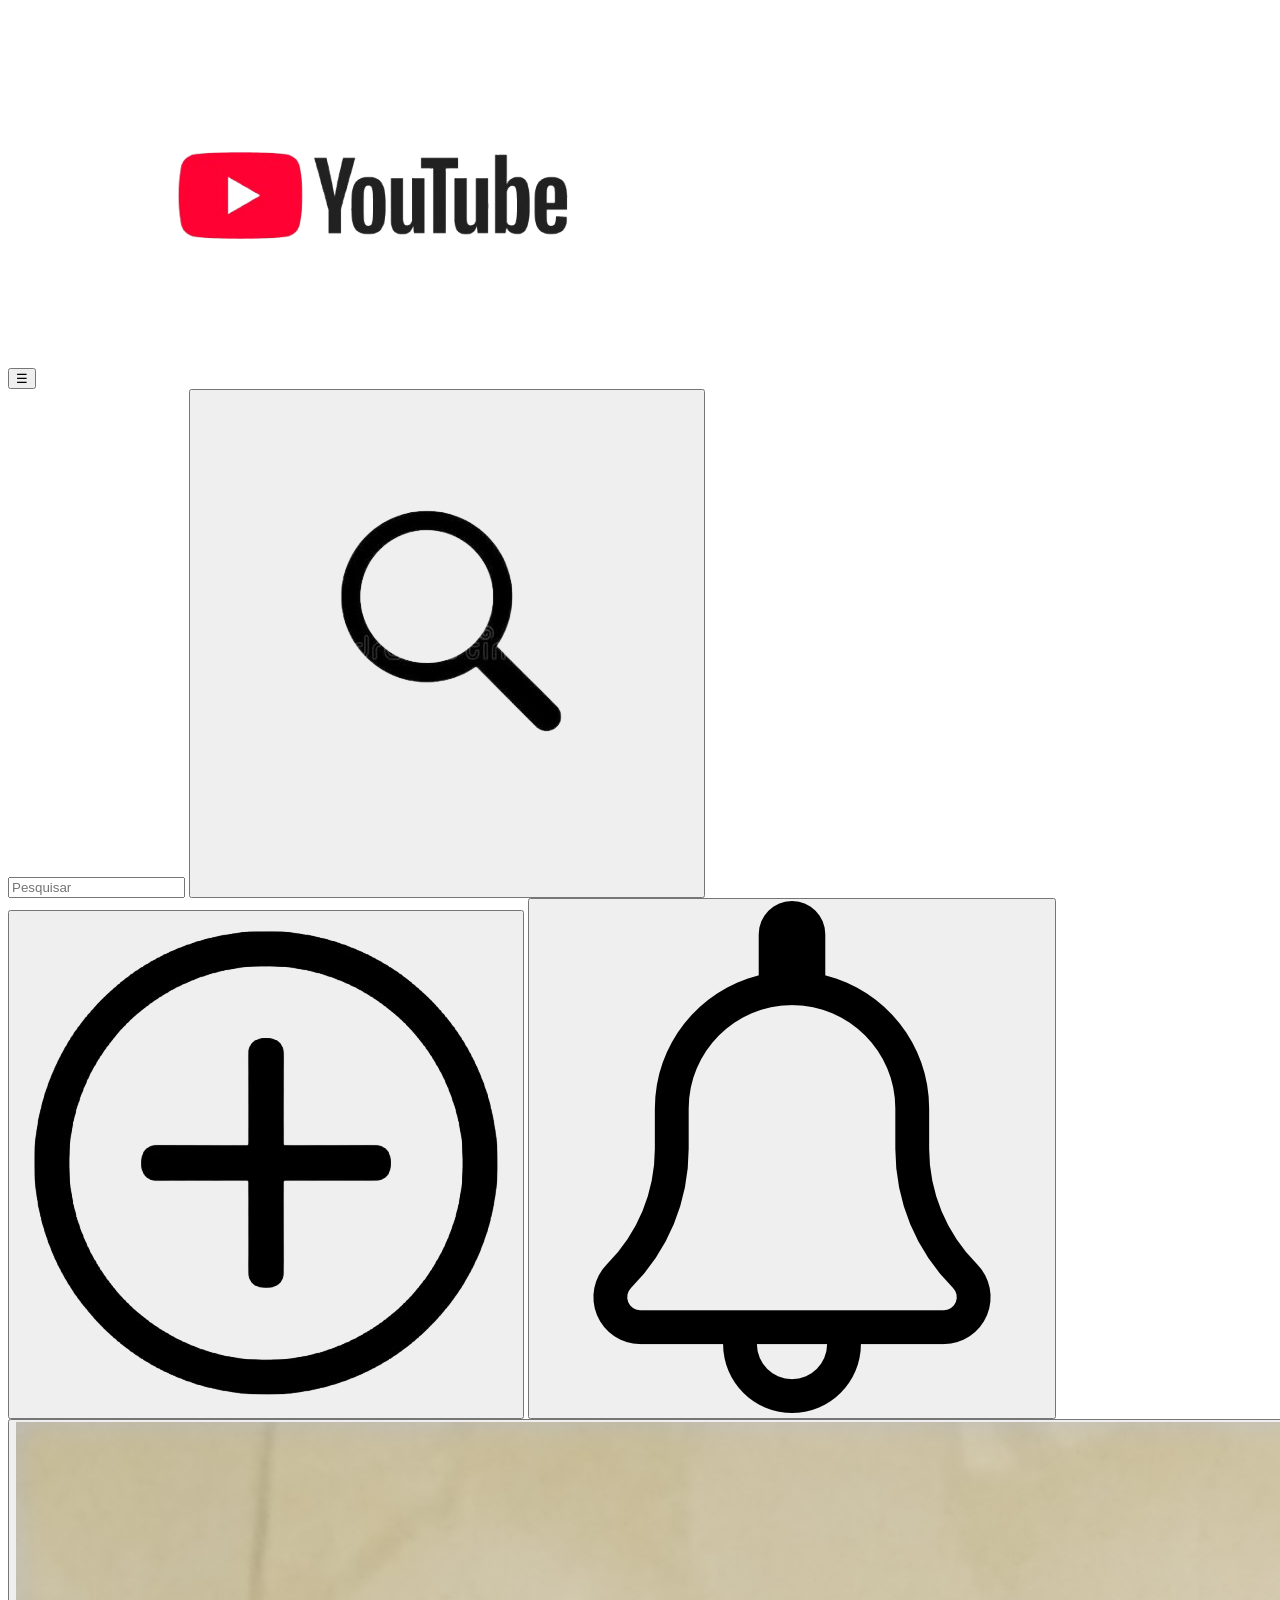
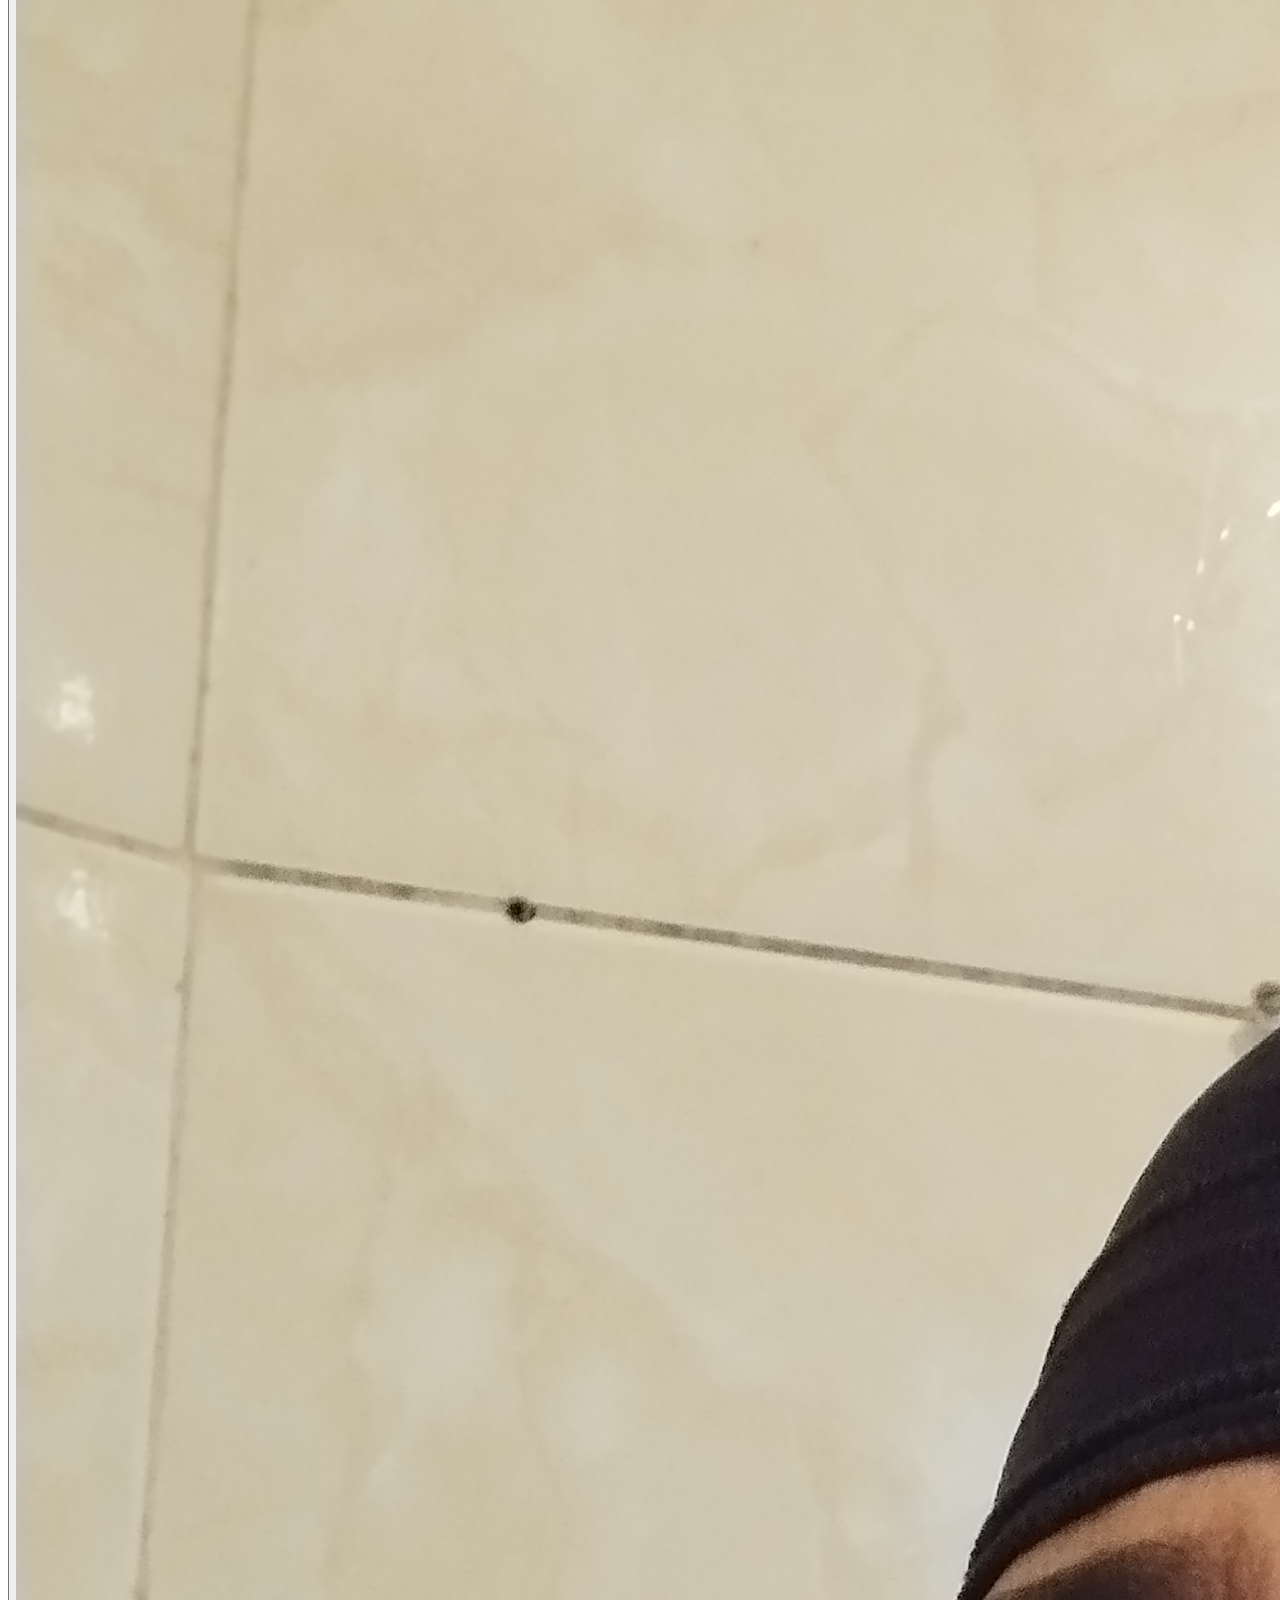
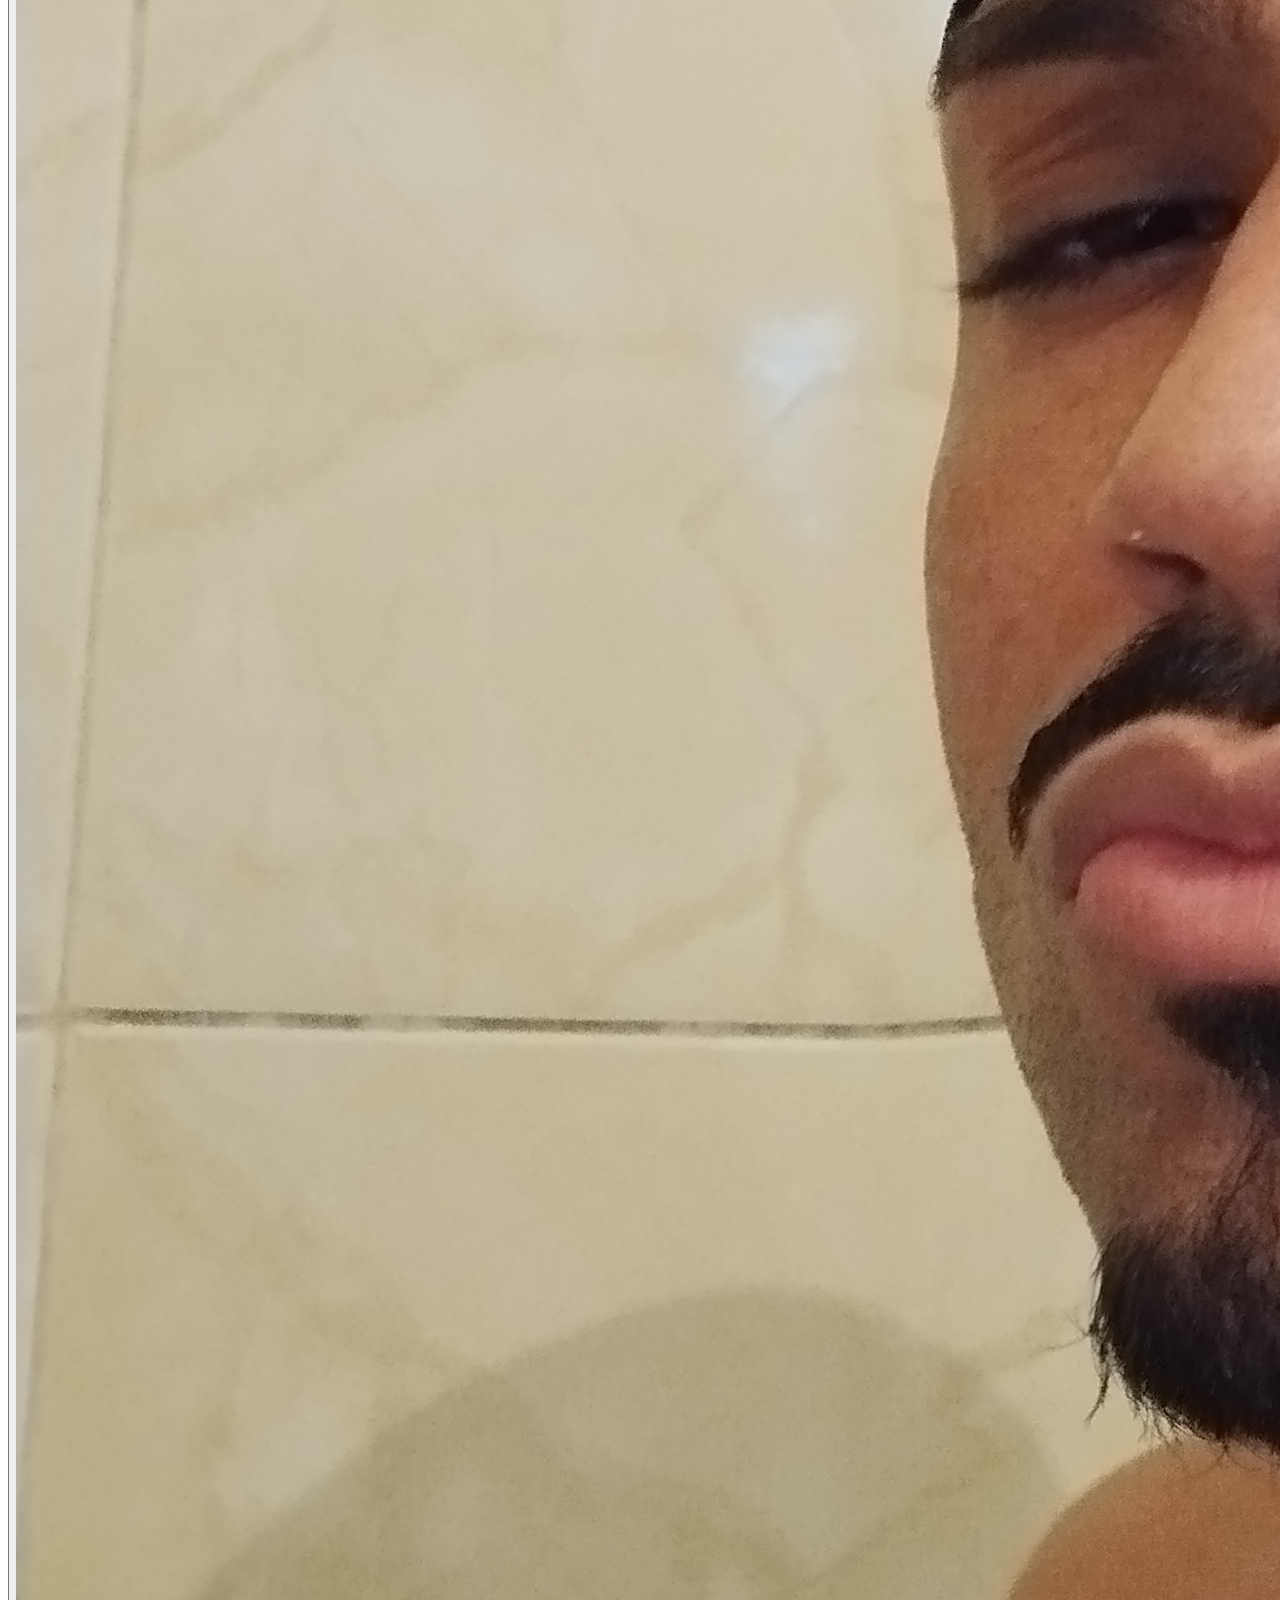
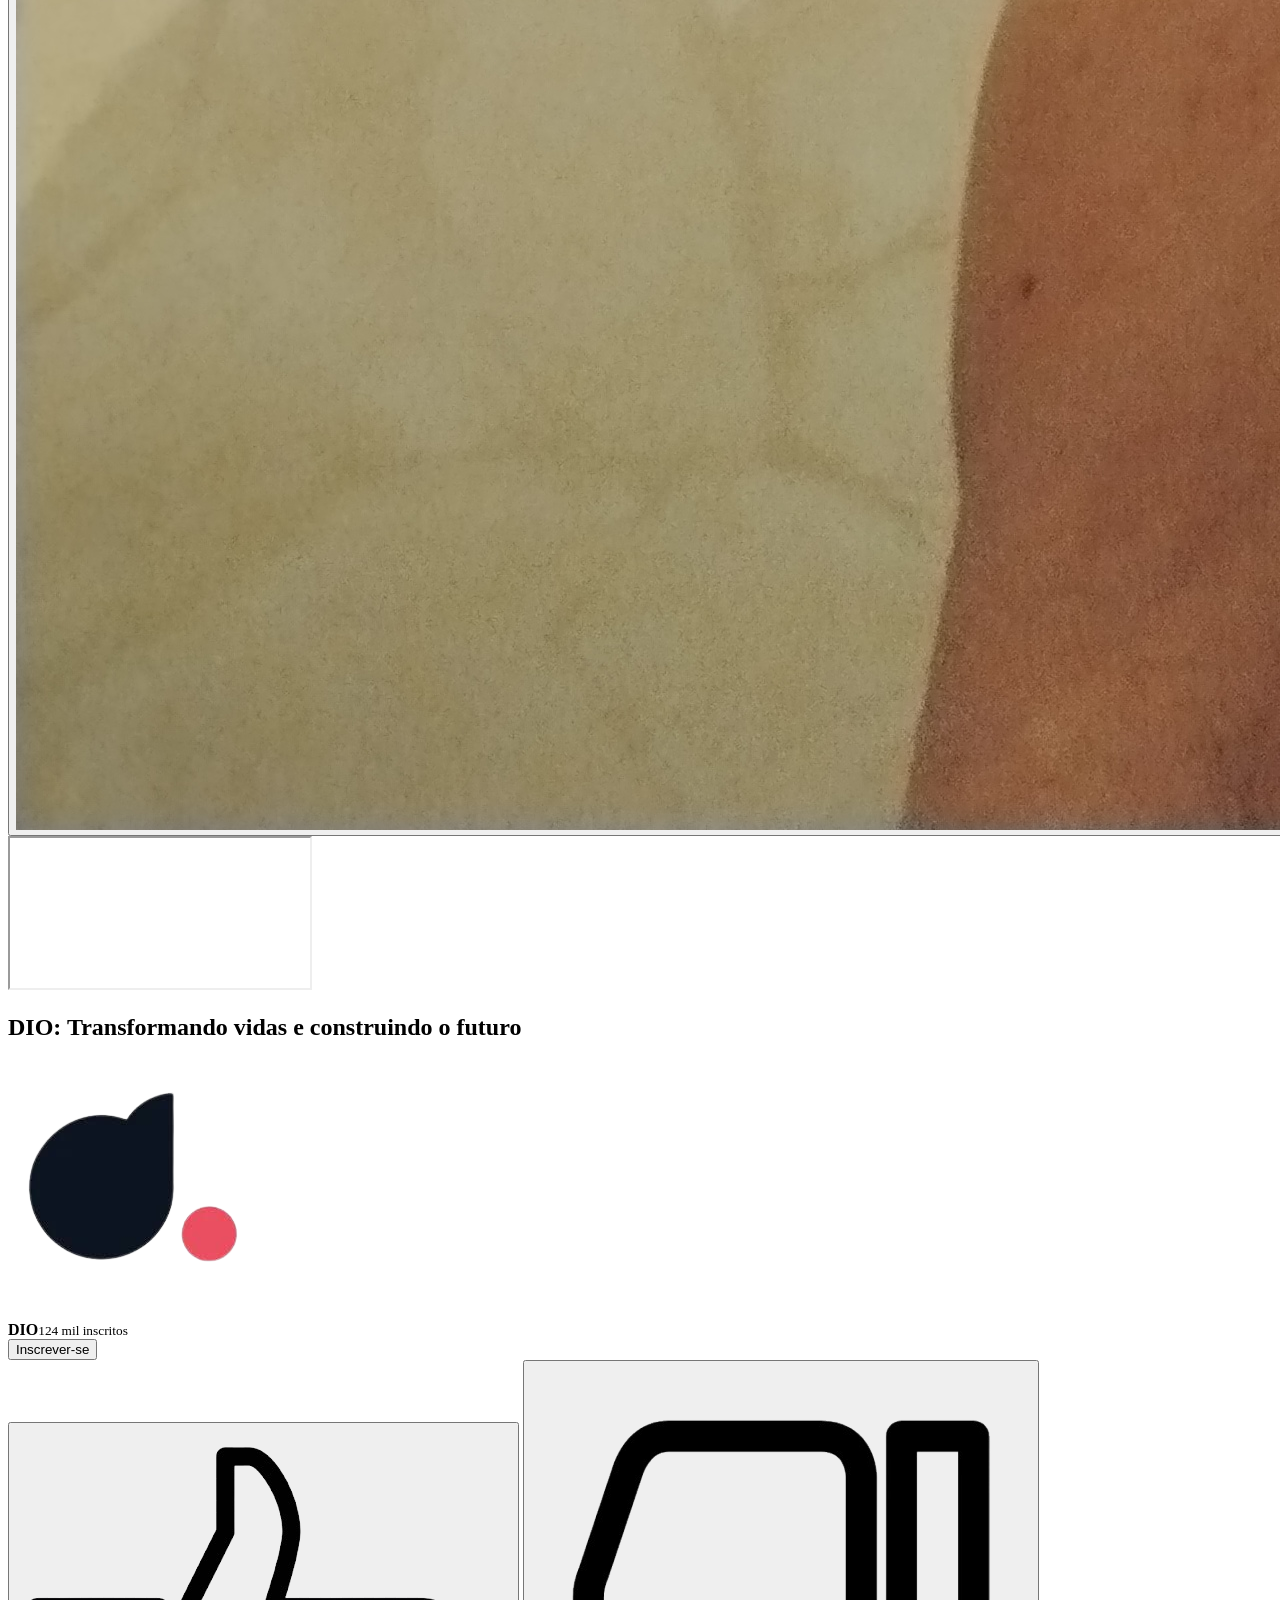
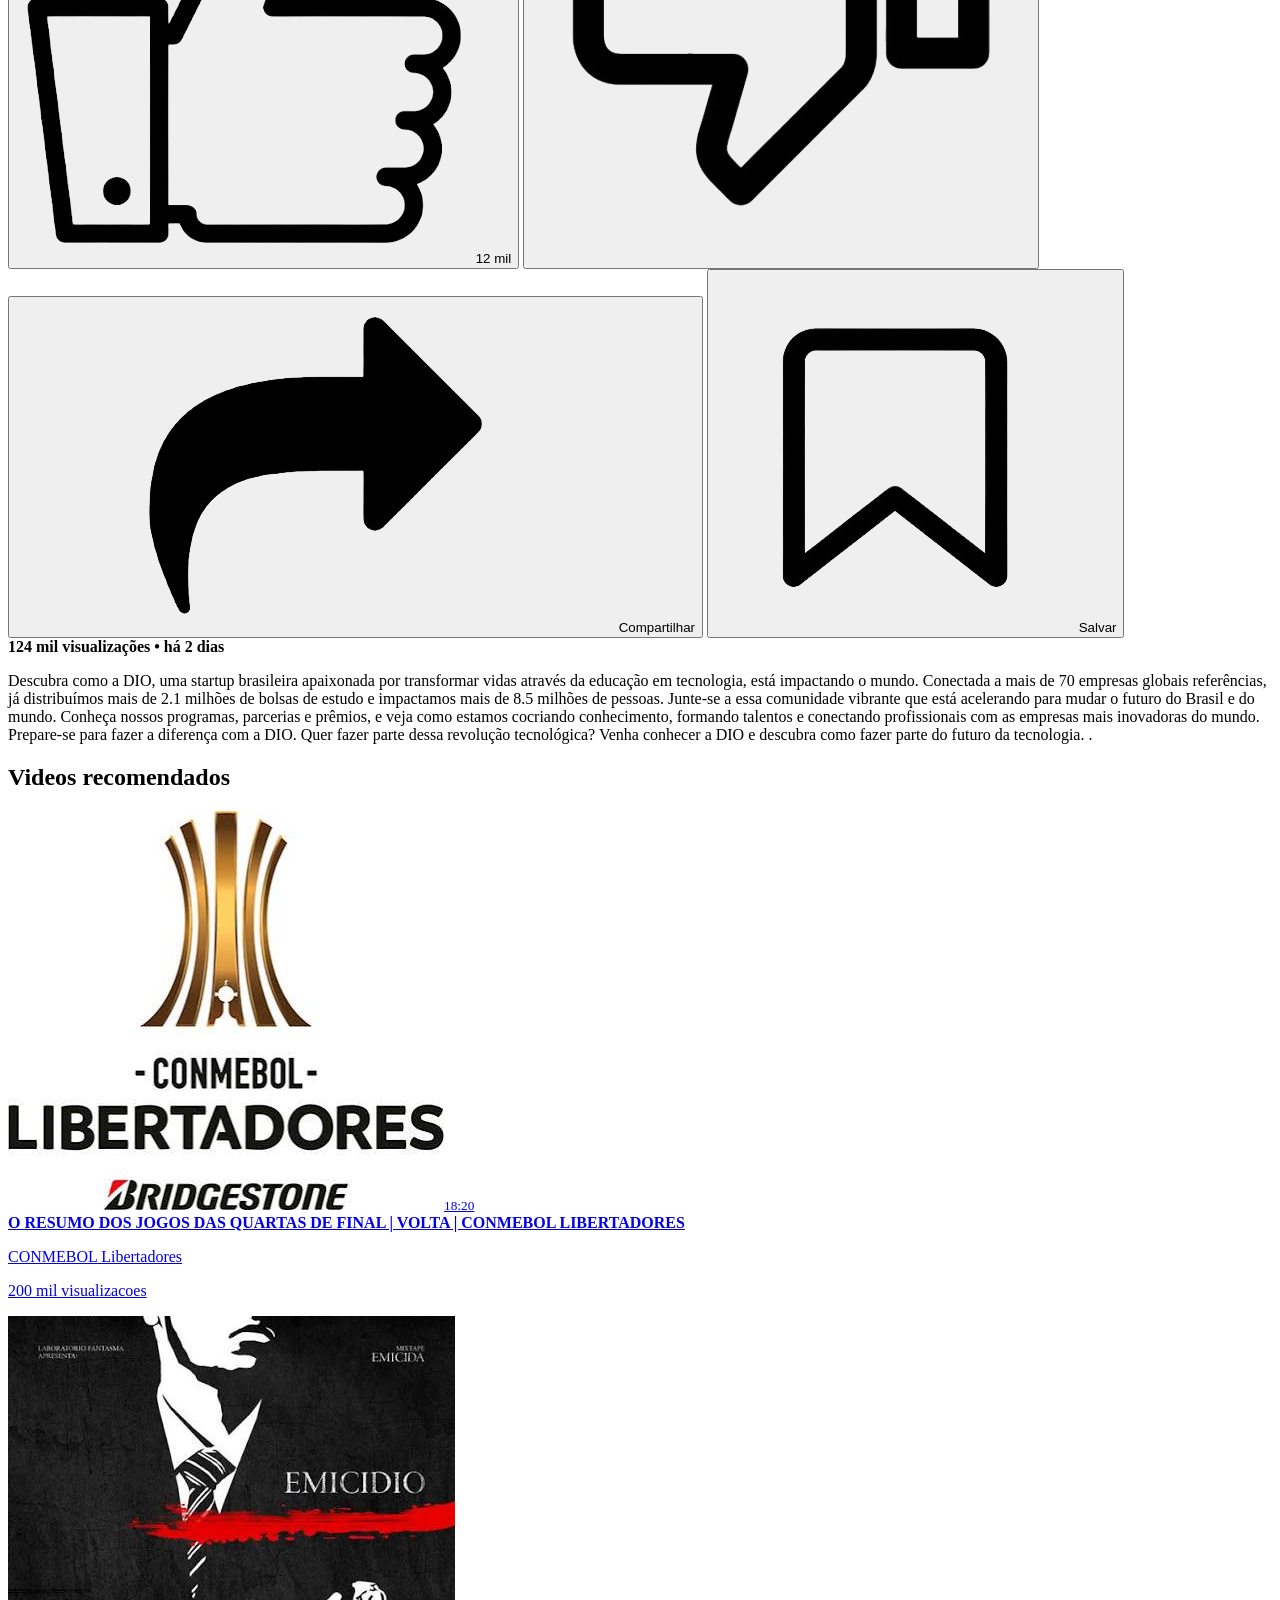
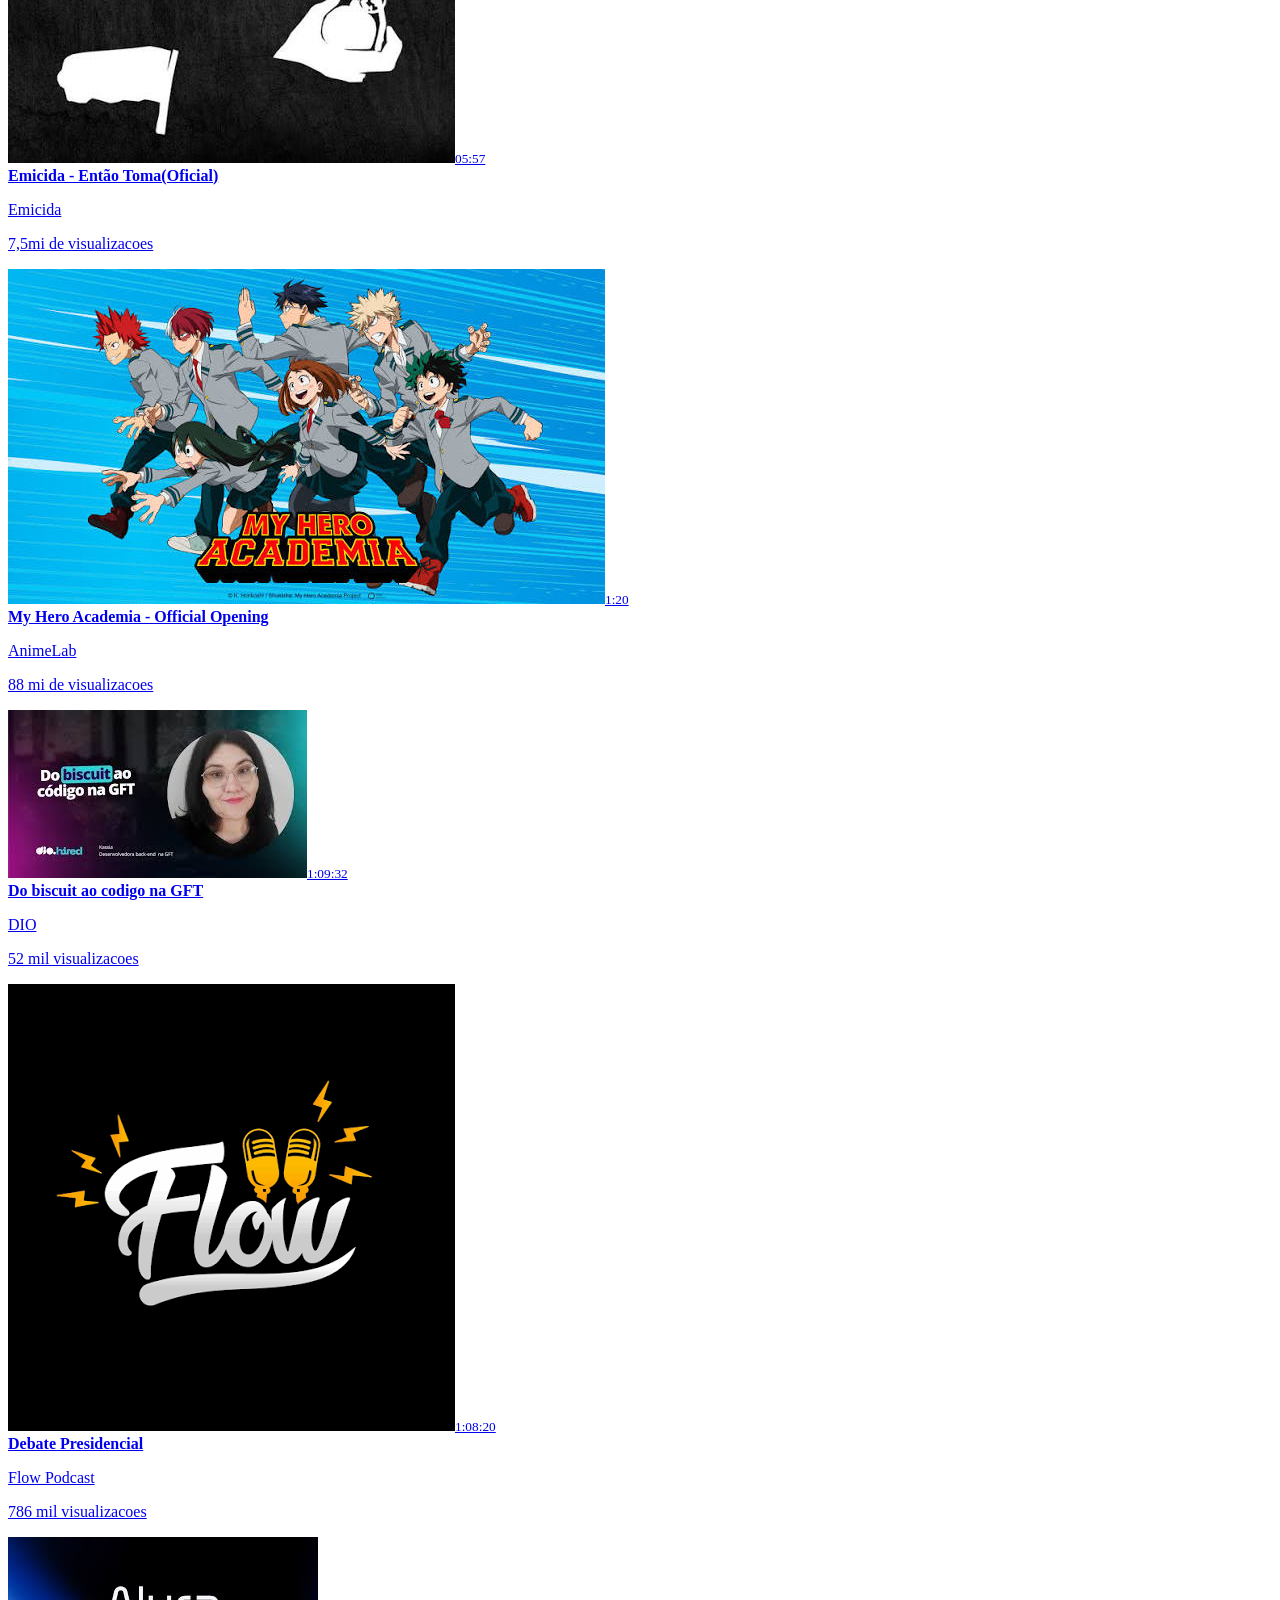
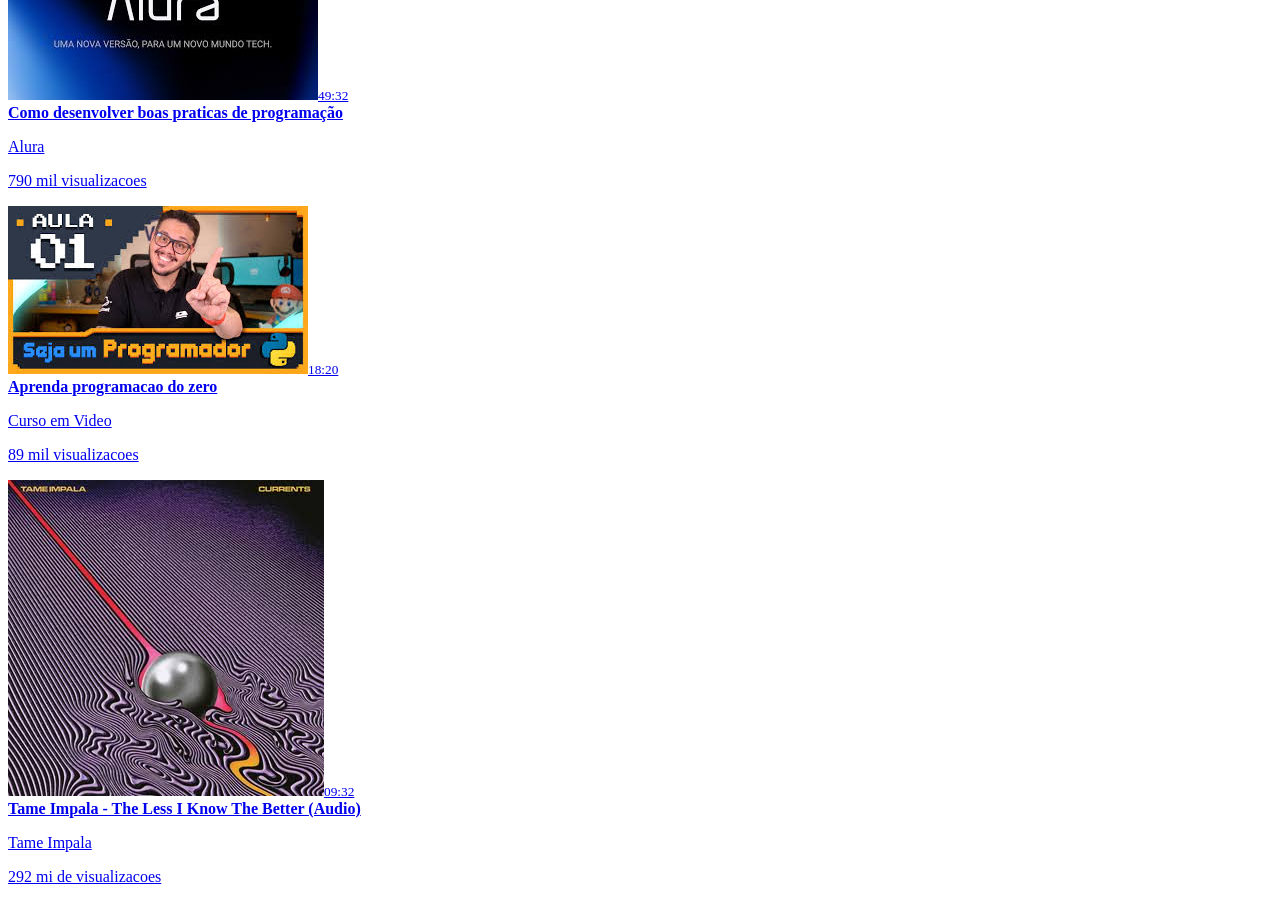
==== Desafio CSS 2/Index.html @ a08bf4bd "Adicionar desafios CSS" ====
<!DOCTYPE html>
<html lang="pt-br">
<head>
	<meta charset="UTF-8">
	<meta name="viewport" content="width=device-width, initial-scale=1.0">
	<title>YouTube - Pagina inicial</title>
	<link rel="stylesheet" href="style2.css">
</head>
<body>
    <header class="header">
        <button class="menu-button" type="button" aria-label="Abrir menu">&#9776;</button>
        <a class="logo" href="#" aria-label="YouTube inicio">
			<img src="assets/image/Youtube-removebg-preview.png" alt="YouTube">
		</a>
		<form class="search-bar" action="#" method="get">
			<input class="search-input" type="search" placeholder="Pesquisar" aria-label="Pesquisar">
			<button class="search-button" type="submit" aria-label="Pesquisar"><img src="assets/image/lupa-removebg-preview.png" alt=""></button>
		</form>
		<div class="header-actions">
			<button type="button" aria-label="Criar video"><img src="assets/image/criar-removebg-preview.png" alt=""></button>
			<button type="button" aria-label="Notificacoes"><img src="assets/image/172996.png" alt=""></button>
			<button class="profile-button" type="button" aria-label="Conta"><img src="assets/image/perfil.jpg" alt="Conta"></button>
		</div>
       
	

    </header> 
    <main class="main-content">
		<section class="video-content">
			<div class="video-player">
				<iframe src="https://www.youtube.com/embed/tmhEmd7_1WA?si=kZMRCbR4M-KOxEuq" title="YouTube video player" allow="accelerometer; autoplay; clipboard-write; encrypted-media; gyroscope; picture-in-picture; web-share" referrerpolicy="strict-origin-when-cross-origin" allowfullscreen></iframe>
			</div>
            <h1>DIO: Transformando vidas e construindo o futuro</h1>
			<div class="video-meta">
				<div class="channel-group">
					<div class="channel-info">
						<img class="channel-avatar" src="assets/image/dios-removebg-preview.png" alt="Canal DIO">
						<div class="channel-details"><strong>DIO</strong><small>124 mil inscritos</small></div>
					</div>
					<button class="subscribe-button" type="button">Inscrever-se</button>
				</div>
				<div class="video-actions">
					<div class="vote-group">
						<button class="vote-button" type="button" aria-label="Gostei"><img src="assets/image/like-removebg-preview.png" alt=""> <span>12 mil</span></button>
						<button class="vote-button small" type="button" aria-label="Não gostei"><img src="assets/image/deslike-removebg-preview.png" alt=""></button>
					</div>
					<button class="action-button" type="button"><img src="assets/image/comp-removebg-preview.png" alt=""> Compartilhar</button>
					<button class="action-button" type="button"><img src="assets/image/save-removebg-preview.png" alt=""> Salvar</button>
				</div>
			</div>
			<div class="description"><strong>124 mil visualizações • há 2 dias</strong><p>Descubra como a DIO, uma startup brasileira apaixonada por transformar vidas através da educação em tecnologia, está impactando o mundo. 

Conectada a mais de 70 empresas globais referências, já distribuímos mais de 2.1 milhões de bolsas de estudo e impactamos mais de 8.5 milhões de pessoas. Junte-se a essa comunidade vibrante que está acelerando para mudar o futuro do Brasil e do mundo. 

Conheça nossos programas, parcerias e prêmios, e veja como estamos cocriando conhecimento, formando talentos e conectando profissionais com as empresas mais inovadoras do mundo. Prepare-se para fazer a diferença com a DIO.

Quer fazer parte dessa revolução tecnológica? Venha conhecer a DIO e descubra como fazer parte do futuro da tecnologia. .</p></div>
		</section>

		<aside class="recommendations" aria-label="Vídeos recomendados">
			<h2>Videos recomendados</h2>
			<a class="recommended-video" href="#"><div class="mini-thumbnail"><img src="assets/image/libertadores.jpg" alt="Aula de programacao"><small>18:20</small></div><div><strong>O RESUMO DOS JOGOS DAS QUARTAS DE FINAL | VOLTA | CONMEBOL LIBERTADORES </strong><p>CONMEBOL Libertadores</p><p>200 mil visualizacoes</p></div></a>
			<a class="recommended-video" href="#"><div class="mini-thumbnail"><img src="assets/image/emi.jpeg" alt="Alura tecnologia"><small>05:57</small></div><div><strong>Emicida - Então Toma(Oficial)</strong><p>Emicida</p><p>7,5mi de visualizacoes</p></div></a>
				<a class="recommended-video" href="#"><div class="mini-thumbnail"><img src="assets/image/boku.jpg" alt="Aula de programacao"><small>1:20</small></div><div><strong>My Hero Academia - Official Opening</strong><p>AnimeLab</p><p>88 mi de visualizacoes</p></div></a>
			<a class="recommended-video" href="#"><div class="mini-thumbnail"><img src="assets/image/gft.jpg" alt="Alura tecnologia"><small>1:09:32</small></div><div><strong>Do biscuit ao codigo na GFT</strong><p>DIO</p><p>52 mil visualizacoes</p></div></a>	<a class="recommended-video" href="#"><div class="mini-thumbnail"><img src="assets/image/flow.png" alt="Aula de programacao"><small>1:08:20</small></div><div><strong>Debate Presidencial</strong><p>Flow Podcast</p><p>786 mil visualizacoes</p></div></a>
			<a class="recommended-video" href="#"><div class="mini-thumbnail"><img src="assets/image/alura.jpg" alt="Alura tecnologia"><small>49:32</small></div><div><strong>Como desenvolver boas praticas de programação</strong><p>Alura</p><p>790 mil visualizacoes</p></div></a>
				<a class="recommended-video" href="#"><div class="mini-thumbnail"><img src="assets/image/program.jpeg" alt="Aula de programacao"><small>18:20</small></div><div><strong>Aprenda programacao do zero</strong><p>Curso em Video</p><p>89 mil visualizacoes</p></div></a>
			<a class="recommended-video" href="#"><div class="mini-thumbnail"><img src="assets/image/tame.jpg" alt="Alura tecnologia"><small>09:32</small></div><div><strong>Tame Impala - The Less I Know The Better (Audio)</strong><p>Tame Impala</p><p>292 mi de visualizacoes</p></div></a>
		
	</main>
   
</body>
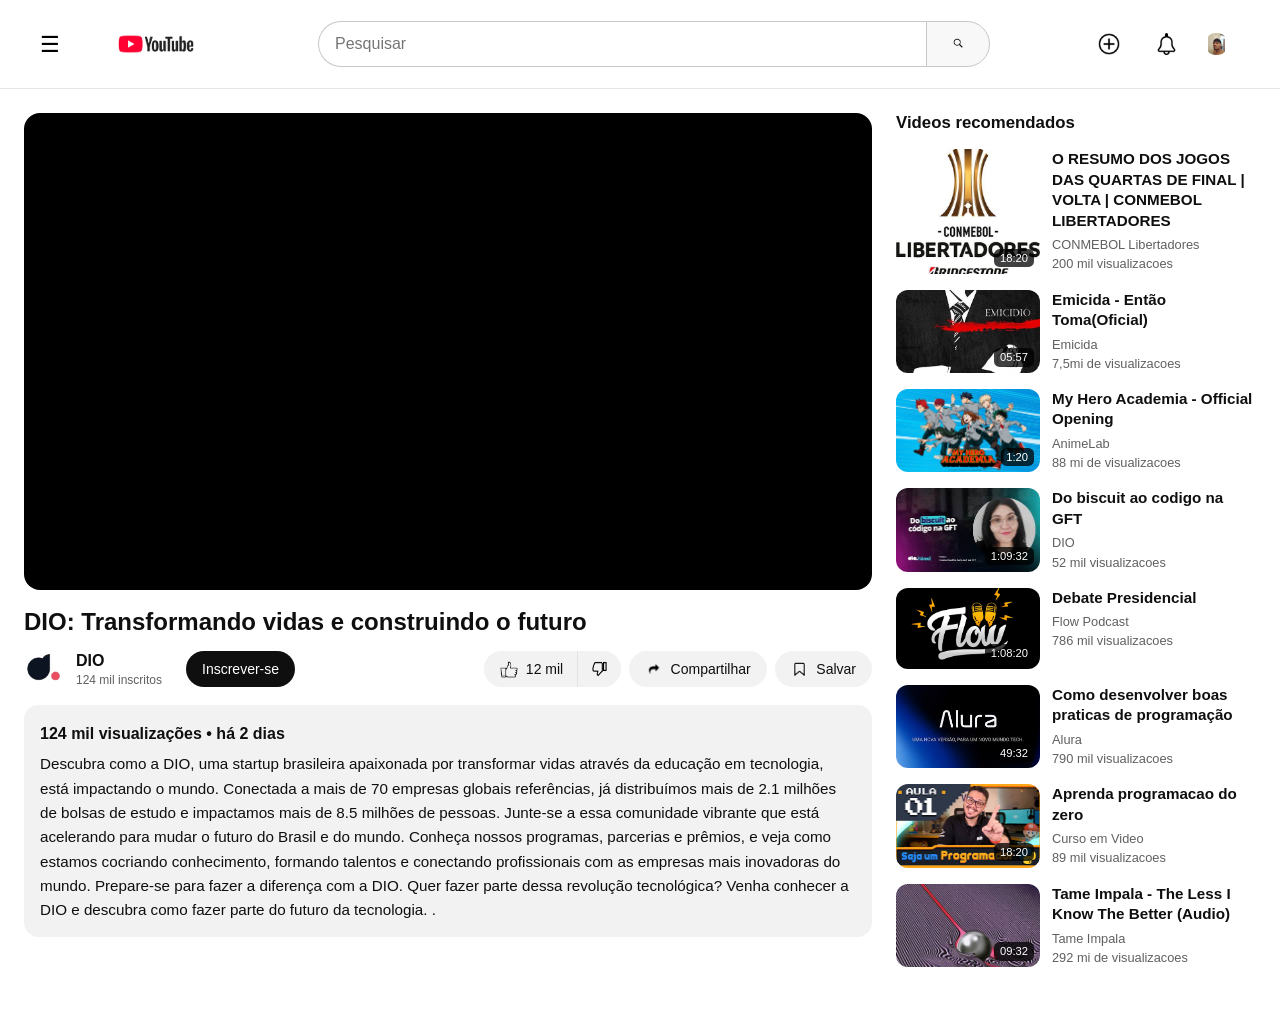
==== commit 384a6ec5: "Ajusta layout do desafio CSS 2" ====
--- a/Desafio CSS 2/Index.html
+++ b/Desafio CSS 2/Index.html
@@ -4,7 +4,7 @@
 	<meta charset="UTF-8">
 	<meta name="viewport" content="width=device-width, initial-scale=1.0">
 	<title>YouTube - Pagina inicial</title>
-	<link rel="stylesheet" href="style2.css">
+	<link rel="stylesheet" href="assets/CSS/style.css">
 </head>
 <body>
     <header class="header">
@@ -59,14 +59,14 @@
 
 		<aside class="recommendations" aria-label="Vídeos recomendados">
 			<h2>Videos recomendados</h2>
-			<a class="recommended-video" href="#"><div class="mini-thumbnail"><img src="assets/image/libertadores.jpg" alt="Aula de programacao"><small>18:20</small></div><div><strong>O RESUMO DOS JOGOS DAS QUARTAS DE FINAL | VOLTA | CONMEBOL LIBERTADORES </strong><p>CONMEBOL Libertadores</p><p>200 mil visualizacoes</p></div></a>
-			<a class="recommended-video" href="#"><div class="mini-thumbnail"><img src="assets/image/emi.jpeg" alt="Alura tecnologia"><small>05:57</small></div><div><strong>Emicida - Então Toma(Oficial)</strong><p>Emicida</p><p>7,5mi de visualizacoes</p></div></a>
-				<a class="recommended-video" href="#"><div class="mini-thumbnail"><img src="assets/image/boku.jpg" alt="Aula de programacao"><small>1:20</small></div><div><strong>My Hero Academia - Official Opening</strong><p>AnimeLab</p><p>88 mi de visualizacoes</p></div></a>
-			<a class="recommended-video" href="#"><div class="mini-thumbnail"><img src="assets/image/gft.jpg" alt="Alura tecnologia"><small>1:09:32</small></div><div><strong>Do biscuit ao codigo na GFT</strong><p>DIO</p><p>52 mil visualizacoes</p></div></a>	<a class="recommended-video" href="#"><div class="mini-thumbnail"><img src="assets/image/flow.png" alt="Aula de programacao"><small>1:08:20</small></div><div><strong>Debate Presidencial</strong><p>Flow Podcast</p><p>786 mil visualizacoes</p></div></a>
+			<a class="recommended-video" href="#"><div class="mini-thumbnail"><img src="assets/image/libertadores.jpg" alt="Torneio de futebol"><small>18:20</small></div><div><strong>O RESUMO DOS JOGOS DAS QUARTAS DE FINAL | VOLTA | CONMEBOL LIBERTADORES </strong><p>CONMEBOL Libertadores</p><p>200 mil visualizacoes</p></div></a>
+			<a class="recommended-video" href="#"><div class="mini-thumbnail"><img src="assets/image/emi.jpeg" alt="video clipe"><small>05:57</small></div><div><strong>Emicida - Então Toma(Oficial)</strong><p>Emicida</p><p>7,5mi de visualizacoes</p></div></a>
+				<a class="recommended-video" href="#"><div class="mini-thumbnail"><img src="assets/image/boku.jpg" alt=" Anime video"><small>1:20</small></div><div><strong>My Hero Academia - Official Opening</strong><p>AnimeLab</p><p>88 mi de visualizacoes</p></div></a>
+			<a class="recommended-video" href="#"><div class="mini-thumbnail"><img src="assets/image/gft.jpg" alt="Aula de programacao"><small>1:09:32</small></div><div><strong>Do biscuit ao codigo na GFT</strong><p>DIO</p><p>52 mil visualizacoes</p></div></a>	<a class="recommended-video" href="#"><div class="mini-thumbnail"><img src="assets/image/flow.png" alt="Podcast"><small>1:08:20</small></div><div><strong>Debate Presidencial</strong><p>Flow Podcast</p><p>786 mil visualizacoes</p></div></a>
 			<a class="recommended-video" href="#"><div class="mini-thumbnail"><img src="assets/image/alura.jpg" alt="Alura tecnologia"><small>49:32</small></div><div><strong>Como desenvolver boas praticas de programação</strong><p>Alura</p><p>790 mil visualizacoes</p></div></a>
 				<a class="recommended-video" href="#"><div class="mini-thumbnail"><img src="assets/image/program.jpeg" alt="Aula de programacao"><small>18:20</small></div><div><strong>Aprenda programacao do zero</strong><p>Curso em Video</p><p>89 mil visualizacoes</p></div></a>
-			<a class="recommended-video" href="#"><div class="mini-thumbnail"><img src="assets/image/tame.jpg" alt="Alura tecnologia"><small>09:32</small></div><div><strong>Tame Impala - The Less I Know The Better (Audio)</strong><p>Tame Impala</p><p>292 mi de visualizacoes</p></div></a>
-		
+			<a class="recommended-video" href="#"><div class="mini-thumbnail"><img src="assets/image/tame.jpg" alt="Video Clipe"><small>09:32</small></div><div><strong>Tame Impala - The Less I Know The Better (Audio)</strong><p>Tame Impala</p><p>292 mi de visualizacoes</p></div></a>
+		</aside>
 	</main>
-   
-</body>+</body>
+</html>
--- a/Desafio CSS 2/assets/CSS/style.css
+++ b/Desafio CSS 2/assets/CSS/style.css
@@ -0,0 +1,418 @@
+@import url('https://fonts.googleapis.com/css2?family=Roboto:wght@400;500;700&display=swap');
+
+/* ===== Base ===== */
+* {
+  box-sizing: border-box;
+  margin: 0;
+  padding: 0;
+}
+
+body {
+  font-family: 'Roboto', sans-serif;
+  background: #fff;
+  color: #0f0f0f;
+}
+
+button,
+img {
+  display: block;
+}
+
+button {
+  border: 0;
+  background: transparent;
+  cursor: pointer;
+}
+
+/* ===== Header ===== */
+.header {
+  position: sticky;
+  top: 0;
+  z-index: 10;
+  display: flex;
+  align-items: center;
+  gap: 1.5rem;
+  min-height: 4.5rem;
+  padding: 0.5rem 2rem;
+  background: #fff;
+  border-bottom: 1px solid #e5e5e5;
+}
+
+.menu-button {
+  padding: 0.5rem;
+  font-size: 1.4rem;
+}
+
+.logo {
+  display: flex;
+  align-items: center;
+  text-decoration: none;
+}
+
+.logo img {
+  width: 8rem;
+  height: auto;
+}
+
+.search-bar {
+  display: flex;
+  flex: 1;
+  max-width: 42rem;
+  margin: 0 auto;
+}
+
+.search-input {
+  flex: 1;
+  min-width: 0;
+  padding: 0.8rem 1rem;
+  border: 1px solid #c6c6c6;
+  border-right: 0;
+  border-radius: 2rem 0 0 2rem;
+  font-size: 1rem;
+  outline: none;
+}
+
+.search-input:focus {
+  border-color: #1c62b9;
+}
+
+.search-button {
+  width: 4rem;
+  border: 1px solid #c6c6c6;
+  border-radius: 0 2rem 2rem 0;
+  background: #f8f8f8;
+}
+
+.search-button img {
+  width: 1.2rem;
+  height: 1.2rem;
+  margin: 0 auto;
+}
+
+.header-actions {
+  display: flex;
+  align-items: center;
+  gap: 1rem;
+}
+
+.header-actions button {
+  padding: 0.6rem;
+  border-radius: 50%;
+}
+
+.header-actions button img {
+  width: 1.4rem;
+  height: 1.4rem;
+  object-fit: contain;
+}
+
+.profile-button {
+  width: 2.8rem;
+  height: 2.8rem;
+  padding: 0 !important;
+  border-radius: 50%;
+  overflow: hidden;
+  border: 2px solid #fff;
+}
+
+.profile-button img {
+  width: 100%;
+  height: 100%;
+  object-fit: cover;
+  display: block;
+  border-radius: 50%;
+}
+
+
+
+
+
+.main-content {
+  display: flex;
+  align-items: flex-start;
+  gap: 1.5rem;
+  max-width: 1360px;
+  margin: 0 auto;
+  padding: 24px 24px 40px;
+}
+
+.video-content {
+  flex: 1 1 0;
+  min-width: 0;
+}
+
+.video-player {
+  width: 100%;
+  aspect-ratio: 16 / 9;
+  overflow: hidden;
+  border-radius: 16px;
+  background: #000;
+}
+
+.video-player iframe {
+  display: block;
+  width: 100%;
+  height: 100%;
+  border: 0;
+}
+
+.video-content h1 {
+  margin: 16px 0 12px;
+  font-size: 1.5rem;
+  line-height: 1.3;
+  font-weight: 700;
+}
+
+.video-meta {
+  display: flex;
+  align-items: center;
+  justify-content: space-between;
+  flex-wrap: wrap;
+  gap: 1rem;
+  margin: 12px 0 16px;
+  width: 100%;
+}
+
+.channel-group {
+  display: flex;
+  align-items: center;
+  gap: 1.5rem;
+  flex-wrap: wrap;
+}
+
+.channel-info {
+  display: flex;
+  align-items: center;
+  gap: 0.75rem;
+}
+
+.channel-avatar {
+  width: 2.5rem;
+  height: 2.5rem;
+  border-radius: 50%;
+  object-fit: cover;
+  flex-shrink: 0;
+}
+
+.channel-details {
+  display: flex;
+  flex-direction: column;
+  gap: 0.15rem;
+}
+
+.channel-details strong {
+  font-size: 1rem;
+  font-weight: 700;
+  line-height: 1.2;
+}
+
+.channel-details small {
+  color: #606060;
+  font-size: 0.75rem;
+}
+
+.subscribe-button {
+  display: inline-flex;
+  align-items: center;
+  justify-content: center;
+  height: 36px;
+  padding: 0 16px;
+  border-radius: 18px;
+  background-color: #0f0f0f;
+  color: #ffffff;
+  font-size: 0.875rem;
+  font-weight: 500;
+  font-family: inherit;
+  cursor: pointer;
+  border: none;
+ 
+  white-space: nowrap;
+}
+
+.subscribe-button:hover {
+  background-color: #272727;
+}
+
+.subscribe-button:active {
+  background-color: #3f3f3f;
+  transform: scale(0.98);
+}
+
+.video-actions {
+  display: flex;
+  align-items: center;
+  justify-content: flex-start;
+  flex-wrap: wrap;
+  gap: 0.5rem;
+}
+
+.vote-group {
+  display: inline-flex;
+  align-items: center;
+  background: #f2f2f2;
+  border-radius: 999px;
+  overflow: hidden;
+}
+
+.vote-button,
+.action-button {
+  display: inline-flex;
+  align-items: center;
+  justify-content: center;
+  gap: 0.5rem;
+  padding: 0 1rem;
+  height: 36px;
+  border-radius: 999px;
+  background: #f2f2f2;
+  color: #0f0f0f;
+  font-weight: 500;
+  font-size: 0.875rem;
+  transition: background-color 0.2s ease;
+}
+
+.vote-button:hover,
+.action-button:hover {
+  background-color: #e5e5e5;
+}
+
+.vote-button {
+  border-radius: 999px 0 0 999px;
+  padding-right: 0.85rem;
+}
+
+.vote-button.small {
+  padding: 0 0.8rem;
+  border-radius: 0 999px 999px 0;
+  border-left: 1px solid #e3e3e3;
+}
+
+.action-button {
+  padding: 0 1rem;
+}
+
+.vote-button img,
+.action-button img {
+  width: 1.1rem;
+  height: 1.1rem;
+  object-fit: contain;
+}
+
+.description {
+  padding: 1rem 1rem 0.9rem;
+  border-radius: 0.9rem;
+  background: #f2f2f2;
+  line-height: 1.6;
+}
+
+.description strong {
+  display: block;
+  margin-bottom: 0.35rem;
+  font-size: 1rem;
+}
+
+.description p {
+  margin: 0;
+  font-size: 0.95rem;
+}
+
+.recommendations {
+  flex: 0 0 360px;
+  max-width: 360px;
+}
+
+.recommendations h2 {
+  margin-bottom: 1rem;
+  font-size: 1.05rem;
+}
+
+.recommended-video {
+  display: flex;
+  gap: 0.75rem;
+  margin-bottom: 1rem;
+  color: #0f0f0f;
+  text-decoration: none;
+}
+
+.mini-thumbnail {
+  position: relative;
+  width: 9rem;
+  aspect-ratio: 16 / 9;
+  flex-shrink: 0;
+  overflow: hidden;
+  border-radius: 0.75rem;
+}
+
+.mini-thumbnail img {
+  width: 100%;
+  height: 100%;
+  object-fit: cover;
+  display: block;
+}
+
+.mini-thumbnail small {
+  position: absolute;
+  right: 0.4rem;
+  bottom: 0.4rem;
+  padding: 0.2rem 0.35rem;
+  border-radius: 0.35rem;
+  background: rgba(0, 0, 0, 0.75);
+  color: #fff;
+  font-size: 0.7rem;
+}
+
+.recommended-video strong {
+  display: block;
+  margin-bottom: 0.25rem;
+  font-size: 0.95rem;
+  line-height: 1.35;
+}
+
+.recommended-video p {
+  margin: 0;
+  color: #606060;
+  font-size: 0.8rem;
+  line-height: 1.5;
+}
+
+@media (max-width: 900px) {
+  .main-content {
+    flex-direction: column;
+    padding: 16px;
+  }
+
+  .recommendations {
+    flex: 1;
+    max-width: 100%;
+    width: 100%;
+  }
+}
+
+@media (max-width: 620px) {
+  .header {
+    gap: 0.75rem;
+    padding: 0.5rem 1rem;
+  }
+
+  .search-bar {
+    max-width: none;
+  }
+
+  .header-actions {
+    gap: 0.5rem;
+  }
+
+  .video-meta {
+    flex-direction: column;
+    align-items: flex-start;
+  }
+
+  .recommended-video {
+    flex-direction: column;
+  }
+
+  .mini-thumbnail {
+    width: 100%;
+    height: 11rem;
+  }
+}
+
